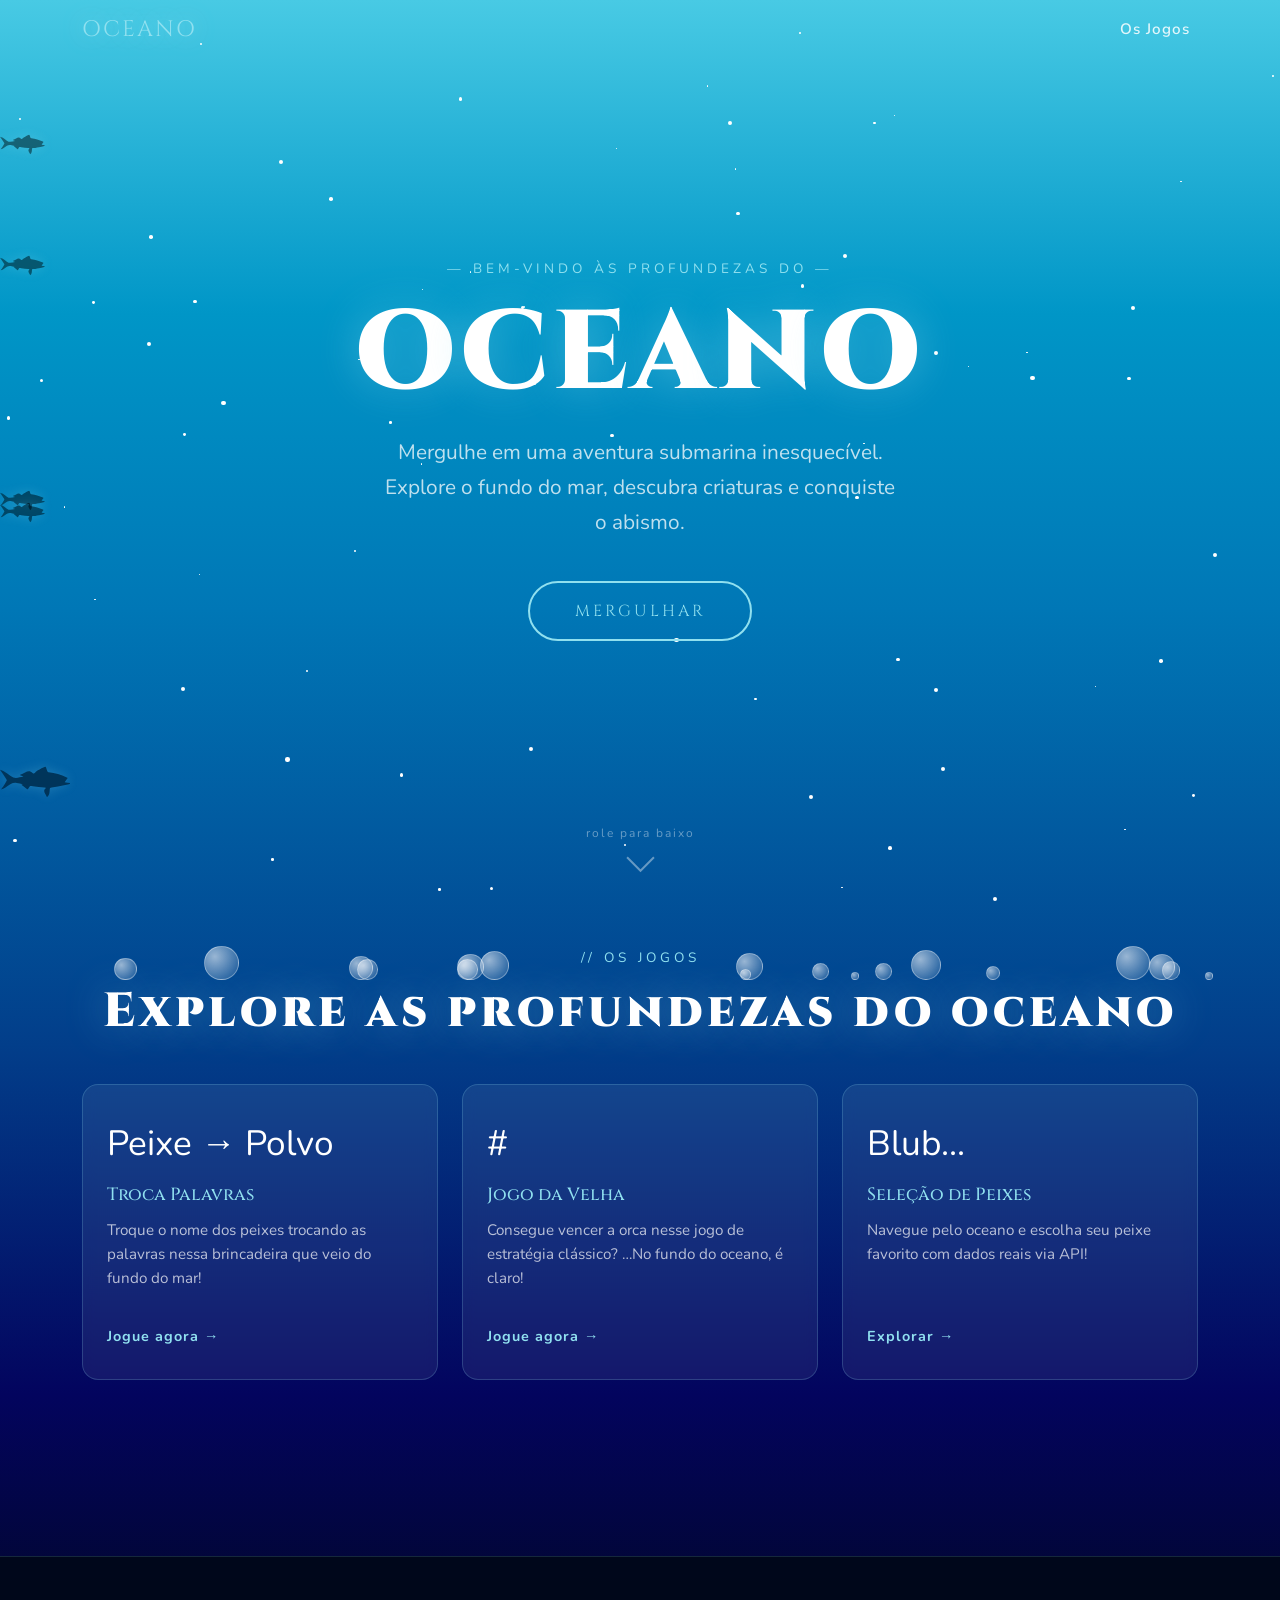
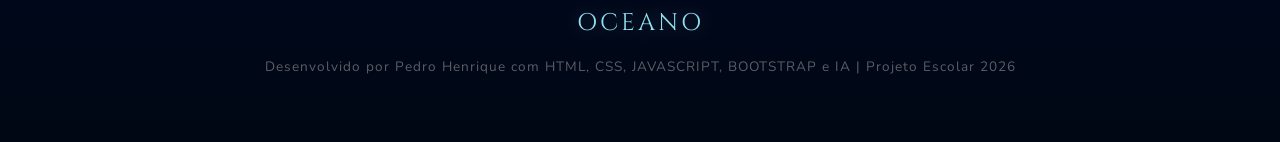
==== index.html @ c17b7c8c "Add files via upload" ====
<!DOCTYPE html>
<html lang="pt-br">

<head>
    <meta charset="UTF-8">
    <meta name="viewport" content="width=device-width, initial-scale=1.0">
    <title>Abismo</title>
    <link href="https://cdn.jsdelivr.net/npm/bootstrap@5.3.8/dist/css/bootstrap.min.css" rel="stylesheet"
        integrity="sha384-sRIl4kxILFvY47J16cr9ZwB07vP4J8+LH7qKQnuqkuIAvNWLzeN8tE5YBujZqJLB" crossorigin="anonymous">
    <link rel="stylesheet" href="style.css">
</head>

<body>
    <div id="particles-container"></div>
    <div id="bubbles-container"></div>
    <div id="fish-container"></div>


    <!-- ═══ NAVBAR ═══════════════════════════════════════════════
      navbar-expand-md  → colapsa em mobile, expande em ≥768px
      navbar-dark       → força ícones/texto claros (fundo escuro)
      position-fixed + top-0 + w-100 → fixa no topo da viewport
    ════════════════════════════════════════════════════════════ -->
    <nav class="navbar navbar-expand-md navbar-dark position-fixed top-0 w-100" id="navbar">
        <div class="container">
            <a class="navbar-brand nav-logo" href="#">OCEANO</a>
            <!-- hambúrguer automático do Bootstrap em mobile -->
            <button class="navbar-toggler border-0" type="button" data-bs-toggle="collapse" data-bs-target="#navMenu"
                aria-controls="navMenu" aria-expanded="false" aria-label="Toggle navigation">
                <span class="navbar-toggler-icon"></span>
            </button>
            <div class="collapse navbar-collapse justify-content-end" id="navMenu">
                <ul class="navbar-nav gap-3">
                    <li class="nav-item"><a class="nav-link nav-link-custom" href="#jogos">Os Jogos</a></li>
                </ul>
            </div>
        </div>
    </nav>

    <!-- ═══ HERO ══════════════════════════════════════════════════
      min-vh-100          → seção ocupa pelo menos 100% da tela
      d-flex flex-column  → filhos empilhados verticalmente
      align-items-center  → centraliza no eixo horizontal (X)
      justify-content-center → centraliza no eixo vertical (Y)
      position-relative   → necessário para o scroll-hint
                            usar position:absolute em relação
                            a esta section, e não à tela toda
    ════════════════════════════════════════════════════════════ -->
    <section
        class="hero min-vh-100 d-flex flex-column align-items-center justify-content-center text-center position-relative">
        <p class="hero-eyebrow">— Bem-vindo às profundezas do —</p>
        <h1 id="titulo">OCEANO</h1>
        <p class="hero-sub">
            Mergulhe em uma aventura submarina inesquecível.<br>
            Explore o fundo do mar, descubra criaturas e conquiste o abismo.
        </p>
        <a href="#jogos" class="btn-mergulhar">Mergulhar</a>
        <!--
          scroll-hint fica DENTRO da section (não de um col),
          pois usa position:absolute com bottom:2rem.
          Se estivesse dentro de um col Bootstrap, o absolute
          seria relativo à col (altura do conteúdo), não à
          section de tela cheia — ficaria no lugar errado.
        -->
        <div class="scroll-hint">
            <span>role para baixo</span>
            <div class="scroll-arrow"></div>
        </div>
    </section>


    <!-- ═══ SEÇÃO: OS JOGOS ════════════════════════════════════════
      Estrutura correta Bootstrap: section > .container > .row > .col
      A section é o bloco semântico (pode ter padding/background).
      O .container fica DENTRO dela para limitar a largura do conteúdo.
    ════════════════════════════════════════════════════════════ -->
    <section class="jogos-section py-5" id="jogos">
        <div class="container  mb-custom">

            <div class="text-center mb-5">
                <p class="section-label">// Os jogos</p>
                <h2 class="section-title">Explore as profundezas do oceano</h2>
            </div>
            <!--
              row-cols-1     → 1 card por linha em mobile (padrão)
              row-cols-md-3  → 3 cards por linha em ≥768px
              g-4            → gutter de 1.5rem entre cards
              Bootstrap resolve a responsividade automaticamente
              com essas três classes — sem media queries manuais.
            -->
            <div class="row row-cols-1 row-cols-md-3 g-4">
                <div class="col">
                    <!-- h-100 iguala a altura de todos os cards na mesma linha -->
                    <div class="card h-100">
                        <div class="card-icon">
                            Peixe → Polvo
                        </div>
                        <h3>Troca Palavras</h3>
                        <p>Troque o nome dos peixes trocando as palavras nessa brincadeira que veio do fundo do mar!</p>
                        <a href="trocapalavras.html" class="card-link">Jogue agora →</a>
                    </div>
                </div>
                <div class="col">
                    <div class="card h-100">
                        <div class="card-icon">
                            #
                        </div>
                        <h3>Jogo da Velha</h3>
                        <p>Consegue vencer a orca nesse jogo de estratégia clássico? …No fundo do oceano, é claro!</p>
                        <a href="#" class="card-link">Jogue agora →</a>
                    </div>
                </div>
                <div class="col">
                    <div class="card h-100">
                        <div class="card-icon">
                                Blub...
                        </div>
                        <h3>Seleção de Peixes</h3>
                        <p>Navegue pelo oceano e escolha seu peixe favorito com dados reais via API!</p>
                        <a href="#" class="card-link">Explorar →</a>
                    </div>
                </div>
            </div>
        </div>
    </section>


    <!-- ════════════════════════ FOOTER ═══════════════════ -->
    <footer>
        <span class="logo-footer">OCEANO</span>
        <p>Desenvolvido por Pedro Henrique com HTML, CSS, JAVASCRIPT, BOOTSTRAP e IA | Projeto Escolar 2026</p>
    </footer>


    <audio id="som-bolhas" loop>
        <!-- <source src="audio/soundshmyak-loop-air-bubbles-159283.mp3" type="audio/mpeg"> -->
        <source
            src="audio/malvarrosadesigns-muffled-and-relaxing-sound-of-bubbles-rising-slowly-in-water-loop-492207.mp3"
            type="audio/mpeg">
    </audio>
    <script src="https://cdn.jsdelivr.net/npm/bootstrap@5.3.8/dist/js/bootstrap.bundle.min.js"
        integrity="sha384-FKyoEForCGlyvwx9Hj09JcYn3nv7wiPVlz7YYwJrWVcXK/BmnVDxM+D2scQbITxI"
        crossorigin="anonymous"></script>
    <script src="script.js"></script>
</body>

</html>







<!-- <div class="container text-center">

        <div class="row">
            <div class="col-lg-12">
                <p class="hero-eyebrow">- BEM-VINDO ÀS PROFUNDEZAS DO-</p>
                <h1 id="titulo">OCEANO</h1>
            </div>
            <div class="col-lg-12">
                <div class="scroll-hint">
                    <span>role para baixo</span>
                    <div class="scroll-arrow"></div>
                </div>
            </div>
        </div> -->

<!-- <div class="row">
                <div class="col-lg-12">
                    <p>OS JOGOS</p>
                    <h2>EXPLORE AS PROFUNDEZAS DO OCEANO</h2>
                </div>

                <div class="col-lg-4">
                    <div class="card">
                        <div class="card-icon"></div>
                        <h3>TROCA PALAVRAS</h3>
                        <p>Troque as palavras das frases nessa brincadeira que venho do fundo do mar!</p>
                        <a href="trocapalavras.html">Jogue agora!</a>
                    </div>
                </div>
                <div class="col-lg-4">
                    <div class="card">
                        <div class="card-icon"></div>
                        <h3>JOGO DA VELHA</h3>
                        <p>Consegue vencer da orca nesse jogo de estratégia clássico? ...Enquanto está no fundo do oceano, é
                            claro!</p>
                        <a href=""></a>
                    </div>
                </div>
                <div class="col-lg-4">
                    <div class="card">
                        <div class="card-icon"></div>
                        <h3>SELEÇÃO DE PEIXES</h3>
                        <p>Navegue por zonas distintas: recife, mar aberto, zona crepuscular, abissal, e escolha seu peixe
                            favorito!</p>
                        <a href=""></a>
                    </div>
                </div>
            </div> -->
---- style.css ----
/* FONTE PRA TITULO */
@import url('https://fonts.googleapis.com/css2?family=Cinzel:wght@400..900&family=Poppins:ital,wght@0,100;0,200;0,300;0,400;0,500;0,600;0,700;0,800;0,900;1,100;1,200;1,300;1,400;1,500;1,600;1,700;1,800;1,900&display=swap');

/* FONTE PRA TEXTO NORMAL */
@import url('https://fonts.googleapis.com/css2?family=Poppins:ital,wght@0,100;0,200;0,300;0,400;0,500;0,600;0,700;0,800;0,900;1,100;1,200;1,300;1,400;1,500;1,600;1,700;1,800;1,900&display=swap');

/* FONTE PRA SUBTITULO */
@import url('https://fonts.googleapis.com/css2?family=Cinzel:wght@400..900&family=Nunito:ital,wght@0,200..1000;1,200..1000&family=Poppins:ital,wght@0,100;0,200;0,300;0,400;0,500;0,600;0,700;0,800;0,900;1,100;1,200;1,300;1,400;1,500;1,600;1,700;1,800;1,900&display=swap');


*,
*::before,
*::after {
    margin: 0;
    padding: 0;
    box-sizing: border-box;
}

:root {
    --surface: #48CAE4;
    --mid: #0077B6;
    --deep: #023E8A;
    --abyss: #03045E;
    --text-glow: #90E0EF;
    --white: #ffffff;
}

html {
    scroll-behavior: smooth;
}

body {
    font-family: 'Nunito', sans-serif;
    color: var(--white);
    background: linear-gradient(to bottom,
            #48CAE4 0%,
            #0096C7 18%,
            #0077B6 35%,
            #023E8A 60%,
            #03045E 80%,
            #000814 100%);
    min-height: 100vh;
    overflow-x: hidden;
}

.hero-eyebrow {
    font-size: 0.85rem;
    letter-spacing: 4px;
    text-transform: uppercase;
    color: var(--text-glow);
    margin-bottom: 1.2rem;
    opacity: 0;
    animation: fadeUp 0.8s ease forwards 0.3s;
}

.mb-custom {
    margin-bottom: 8rem !important; /* Aumente o valor conforme necessário */
}
/* ════════════════════════════════════════════
   NAVBAR
   O Bootstrap já posiciona e dá z-index alto.
   Aqui só customizamos aparência.
════════════════════════════════════════════ */
#navbar {
    /* começa transparente — JS adiciona .scrolled ao rolar */
    background: transparent !important;
    transition: background 0.5s ease, backdrop-filter 0.5s ease;
    /* z-index alto para ficar acima das camadas de fundo */
    z-index: 200;
}

#navbar.scrolled {
    background: rgba(3, 4, 94, 0.85) !important;
    backdrop-filter: blur(10px);
    border-bottom: 1px solid rgba(144, 224, 239, 0.2);
}

.nav-logo {
    font-family: 'Cinzel', serif;
    font-size: 1.4rem;
    letter-spacing: 2px;
    color: var(--text-glow) !important;
    text-shadow: 0 0 20px rgba(144, 224, 239, 0.8);
    text-decoration: none;
}

.nav-link-custom {
    color: rgba(255, 255, 255, 0.85) !important;
    font-size: 0.95rem;
    font-weight: 600;
    letter-spacing: 1px;
    transition: color 0.3s, text-shadow 0.3s;
}

.nav-link-custom:hover {
    color: var(--text-glow) !important;
    text-shadow: 0 0 12px rgba(144, 224, 239, 0.8);
}

/* ════════════════════════════════════════════
   HERO
   O Bootstrap cuida do posicionamento (min-vh-100,
   d-flex, align-items-center, justify-content-center).
   Aqui só definimos padding e z-index.
════════════════════════════════════════════ */
.hero {
    padding: 2rem 1rem;
    /* z-index:1 garante que o conteúdo fique
       acima das camadas de fundo (z-index:0) */
    position: relative;
    z-index: 1;
}

.hero-eyebrow {
    font-size: 0.85rem;
    letter-spacing: 4px;
    text-transform: uppercase;
    color: var(--text-glow);
    margin-bottom: 1.2rem;
    opacity: 0;
    animation: fadeUp 0.8s ease forwards 0.3s;
}

.hero-sub {
    font-size: clamp(1rem, 2.5vw, 1.3rem);
    color: rgba(255, 255, 255, 0.75);
    max-width: 520px;
    line-height: 1.7;
    margin-bottom: 2.5rem;
    opacity: 0;
    animation: fadeUp 0.8s ease forwards 0.7s;
}

/* BOTÃO HERO */
.btn-mergulhar {
    display: inline-block;
    padding: 1rem 2.8rem;
    background: transparent;
    border: 2px solid var(--text-glow);
    color: var(--text-glow);
    font-family: 'Cinzel', serif;
    font-size: 1rem;
    letter-spacing: 3px;
    text-transform: uppercase;
    text-decoration: none;
    border-radius: 50px;
    cursor: pointer;
    transition: background 0.3s, color 0.3s, box-shadow 0.3s, transform 0.2s;
    opacity: 0;
    animation: fadeUp 0.8s ease forwards 1s;
}

.btn-mergulhar:hover {
    background: var(--text-glow);
    color: var(--abyss);
    box-shadow: 0 0 30px rgba(144, 224, 239, 0.5);
    transform: translateY(-3px);
}

/* ════════════════════════════════════════════
    SEÇÂO JOGOS
════════════════════════════════════════════ */
.section-label {
    font-size: 0.85rem;
    letter-spacing: 4px;
    text-transform: uppercase;
    color: var(--text-glow);
    margin-bottom: 1.2rem;
    opacity: 0;
    animation: fadeUp 0.8s ease forwards 0.3s;
}

.section-title {
    font-family: 'Cinzel', serif;
    font-size: clamp(1rem, 4vw, 3rem);
    font-weight: 900;
    line-height: 1;
    letter-spacing: 4px;
    text-shadow: 0 0 40px rgba(144, 224, 239, 0.4);
}

/* ════════════════════════════════════════════
    CARDS
    Bootstrap reseta .card — sobrescrevemos com
    o estilo oceânico. !important onde necessário
    para vencer a especificidade do Bootstrap.
════════════════════════════════════════════ */
.card {
    background: rgba(255, 255, 255, 0.07) !important;
    border: 1px solid rgba(144, 224, 239, 0.2) !important;
    border-radius: 16px !important;
    padding: 2rem 1.5rem !important;
    backdrop-filter: blur(6px);
    color: var(--white) !important;
    transition: transform 0.3s, background 0.3s, box-shadow 0.3s;
    /* display flex em coluna para empurrar o link pro fundo
       (funciona junto com h-100 do Bootstrap) */
    display: flex !important;
    flex-direction: column;
}

.card:hover {
    transform: translateY(-8px);
    background: rgba(255, 255, 255, 0.12) !important;
    box-shadow: 0 12px 40px rgba(0, 119, 182, 0.3);
}

.card-icon {
    font-size: 2.2rem;
    margin-bottom: 1rem;
}

.card h3 {
    font-family: 'Cinzel', serif;
    font-size: 1.1rem;
    margin-bottom: 0.7rem;
    color: var(--text-glow);
}

.card p {
    font-size: 0.95rem;
    color: rgba(255, 255, 255, 0.7);
    line-height: 1.6;
    /* flex-grow empurra o link para o final do card,
       independente do tamanho do texto */
    flex-grow: 1;
}

.card-link {
    display: inline-block;
    margin-top: 1.2rem;
    color: var(--text-glow);
    text-decoration: none;
    font-size: 0.9rem;
    font-weight: 700;
    letter-spacing: 1px;
    transition: letter-spacing 0.3s, opacity 0.3s;
}

.card-link:hover {
    letter-spacing: 2px;
    opacity: 0.8;
    color: var(--text-glow);
}

/* ════════════════════════════════════════════
    FOOTER
════════════════════════════════════════════ */
footer {
    background: rgba(0, 8, 20, 0.8);
    border-top: 1px solid rgba(144, 224, 239, 0.15);
    padding: 3rem 2rem;
    position: relative;
    z-index: 1;
    text-align: center;
}

footer p {
    color: rgba(255, 255, 255, 0.35);
    font-size: 0.85rem;
    letter-spacing: 1px;
}

.logo-footer {
    font-family: 'Cinzel', serif;
    font-size: 1.5rem;
    color: var(--text-glow);
    letter-spacing: 3px;
    margin-bottom: 1rem;
    display: block;
    text-shadow: 0 0 20px rgba(144, 224, 239, 0.4);
}

/* ════════════════════════════════════════════
    PÁGINA DE TROCA PALAVRAS
════════════════════════════════════════════ */
#titulo-jogo {
    font-family: 'Cinzel', serif;
    font-size: clamp(1.4rem, 3.5vw, 2.5rem);
    font-weight: 900;
    letter-spacing: 3px;
    margin-bottom: 1rem;
    text-shadow: 0 0 40px rgba(144, 224, 239, 0.4);
    line-height: 1.2;
}


.pagina-jogo {
    padding-top: 80px;
}

/* Span Trocar */
.trocar {
    color: #90E0EF;
    border-bottom: 2px solid #90E0EF;
    cursor: pointer;
    transition: background 0.2s, padding 0.2s;
    padding: 0 4px;
    border-radius: 4px;
}

.trocar:hover {
    background: rgba(144, 224, 239, 0.15);
}

.trocar.selecionado {
    background: rgba(144, 224, 239, 0.3);
    box-shadow: 0 0 10px rgba(144, 224, 239, 0.4);
}

/* Input da palavra substituida */
.input-substituicao {
    background: rgba(255, 255, 255, 0.1);
    border: 1px solid rgba(144, 224, 239, 0.4);
    border-radius: 30px;
    color: #fff;
    padding: 0.6rem 1.4rem;
    font-family: 'Nunito', sans-serif;
    font-size: 1rem;
    outline: none;
    transition: border 0.3s;
    margin-bottom: 1rem;
    width: 100%;
    max-width: 320px;
}

.input-substituicao::placeholder {
    color: rgba(255, 255, 255, 0.4);
}

.input-substituicao:focus {
    border-color: rgba(144, 224, 239, 0.8);
    background: rgba(255, 255, 255, 0.15);
}

/* Botao com a funcao de trocar */
.btn-jogar {
    display: inline-block;
    padding: 0.9rem 2.5rem;
    background: linear-gradient(135deg, #0096C7, #023E8A);
    color: white;
    font-family: 'Cinzel', serif;
    font-size: 1rem;
    letter-spacing: 2px;
    text-transform: uppercase;
    text-decoration: none;
    border-radius: 50px;
    border: none;
    cursor: pointer;
    transition: transform 0.2s, box-shadow 0.3s;
    box-shadow: 0 4px 20px rgba(0, 150, 199, 0.4);
}

.btn-jogar:hover {
    transform: translateY(-3px);
    box-shadow: 0 8px 30px rgba(0, 150, 199, 0.6);
    color: white;
}

/* ════════════════════════════════════════════
    ANIMAÇÕES
════════════════════════════════════════════ */

/* ─── OBJETOS ─── */
#particles-container,
#bubbles-container,
#fish-container {
    position: fixed;
    inset: 0;
    pointer-events: none;
    z-index: 0;
}

/* Animação da bolha */
.bolha {
    position: absolute;
    border-radius: 50%;
    background: radial-gradient(circle at 30% 30%, rgba(255, 255, 255, 0.6), rgba(255, 255, 255, 0.05));
    border: 1px solid rgba(255, 255, 255, 0.35);
    animation: subir linear infinite;
    bottom: -80px;
}

@keyframes subir {
    0% {
        transform: translateY(0) translateX(0);
        opacity: 0.7;
    }

    50% {
        transform: translateY(-50vh) translateX(15px);
        opacity: 0.4;
    }

    100% {
        transform: translateY(-110vh) translateX(-10px);
        opacity: 0;
    }
}

/* Animação da particula */
.particula {
    position: absolute;
    border-radius: 50%;
    background: white;
    animation: brilhar ease-in-out infinite;
}

@keyframes brilhar {

    0%,
    100% {
        opacity: 0.15;
        transform: translateY(0);
    }

    50% {
        opacity: 0.9;
        transform: translateY(-8px);
    }
}

/* Animação do peixe */
.peixe {
    position: absolute;
    animation: nadar linear infinite;
    opacity: 0.45;
    filter: drop-shadow(0 0 6px rgba(144, 224, 239, 0.5));
}

@keyframes nadar {
    0% {
        transform: translateX(110vw) scaleX(-1);
    }

    49% {
        transform: translateX(-150px) scaleX(-1);
    }

    50% {
        transform: translateX(-150px) scaleX(1);
    }

    100% {
        transform: translateX(110vw) scaleX(1);
    }
}


/* Animação do titulo */
#titulo {
    font-family: 'Cinzel', serif;
    font-size: clamp(3rem, 9vw, 7rem);
    font-weight: 900;
    line-height: 1;
    letter-spacing: 4px;
    margin-bottom: 1.5rem;
    text-shadow: 0 0 40px rgba(144, 224, 239, 0.4);
}

#titulo span {
    display: inline-block;
    animation: onda 2s ease-in-out infinite;
}

@keyframes onda {

    0%,
    100% {
        transform: translateY(0);
    }

    50% {
        transform: translateY(-14px);
    }
}

/* Animação da setinha pra baixo */
.scroll-hint {
    position: absolute;
    bottom: 2rem;
    left: 50%;
    transform: translateX(-50%);
    display: flex;
    flex-direction: column;
    align-items: center;
    gap: 0.4rem;
    color: rgba(255, 255, 255, 0.4);
    font-size: 0.75rem;
    letter-spacing: 2px;
    animation: pulsar 2s ease-in-out infinite;
}

.scroll-arrow {
    width: 20px;
    height: 20px;
    border-right: 2px solid rgba(255, 255, 255, 0.4);
    border-bottom: 2px solid rgba(255, 255, 255, 0.4);
    transform: rotate(45deg);
}

@keyframes pulsar {

    0%,
    100% {
        opacity: 0.4;
        transform: translateX(-50%) translateY(0);
    }

    50% {
        opacity: 0.9;
        transform: translateX(-50%) translateY(8px);
    }
}

/* ─── UTILS ─── */
@keyframes fadeUp {
    from {
        opacity: 0;
        transform: translateY(30px);
    }

    to {
        opacity: 1;
        transform: translateY(0);
    }
}

/* ════════════════════════════════════════════
   RESPONSIVO — ajustes finos sobre o Bootstrap
════════════════════════════════════════════ */
@media (max-width: 767px) {

    /* em mobile, navbar colapsada fica com fundo escuro
       para os links ficarem legíveis */
    #navbar .navbar-collapse {
        background: rgba(3, 4, 94, 0.95);
        padding: 1rem;
        border-radius: 12px;
        margin-top: .5rem;
        backdrop-filter: blur(10px);
    }

    .jogos-section,
    .jogar-section {
        padding: 4rem 1rem;
    }
}
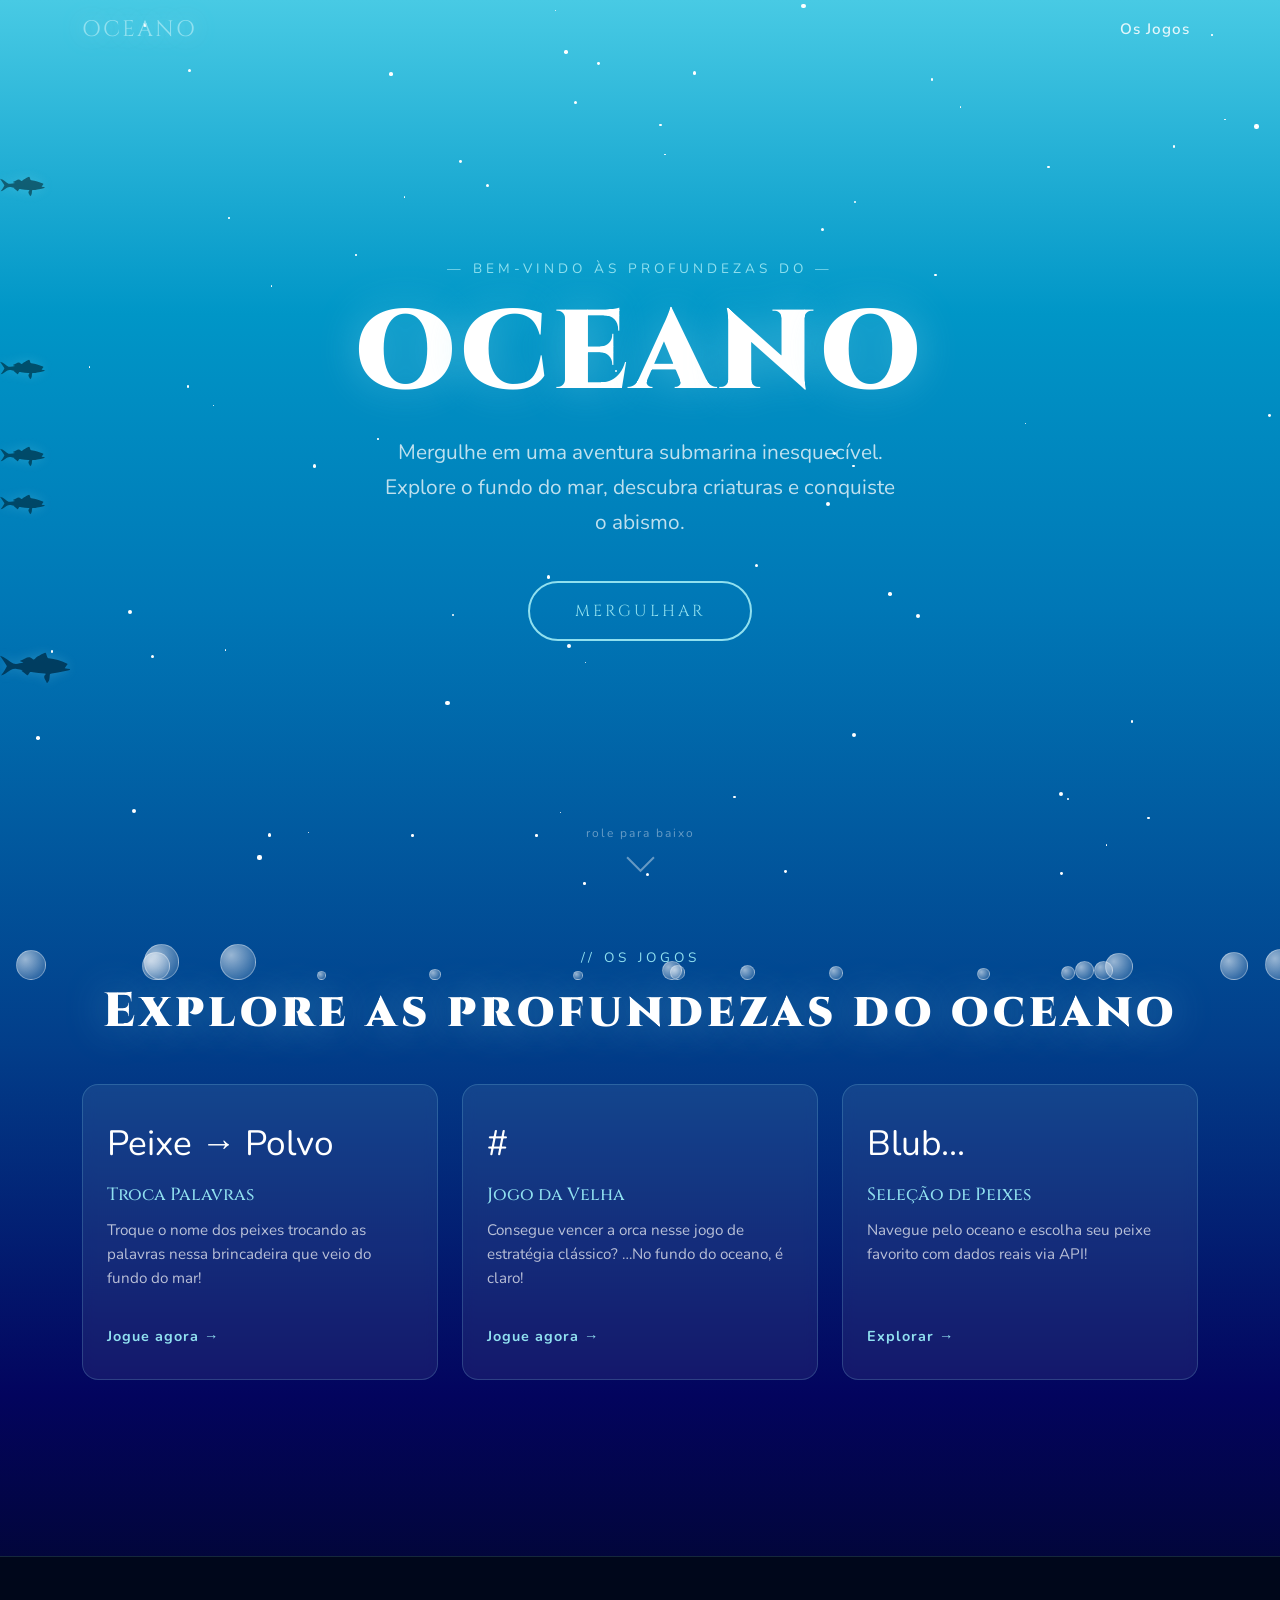
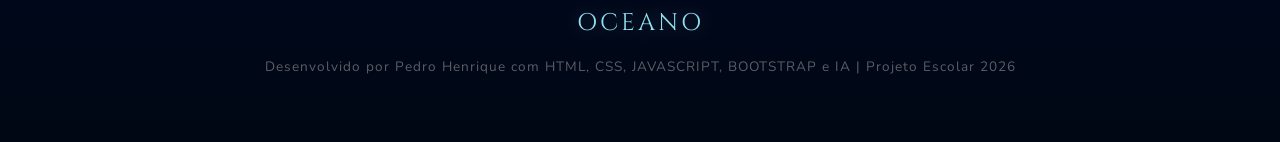
==== commit af4b883b: "Change title from 'Abismo' to 'Oceano'" ====
--- a/index.html
+++ b/index.html
@@ -4,7 +4,7 @@
 <head>
     <meta charset="UTF-8">
     <meta name="viewport" content="width=device-width, initial-scale=1.0">
-    <title>Abismo</title>
+    <title>Oceano</title>
     <link href="https://cdn.jsdelivr.net/npm/bootstrap@5.3.8/dist/css/bootstrap.min.css" rel="stylesheet"
         integrity="sha384-sRIl4kxILFvY47J16cr9ZwB07vP4J8+LH7qKQnuqkuIAvNWLzeN8tE5YBujZqJLB" crossorigin="anonymous">
     <link rel="stylesheet" href="style.css">
@@ -199,4 +199,4 @@
                         <a href=""></a>
                     </div>
                 </div>
-            </div> -->+            </div> -->
